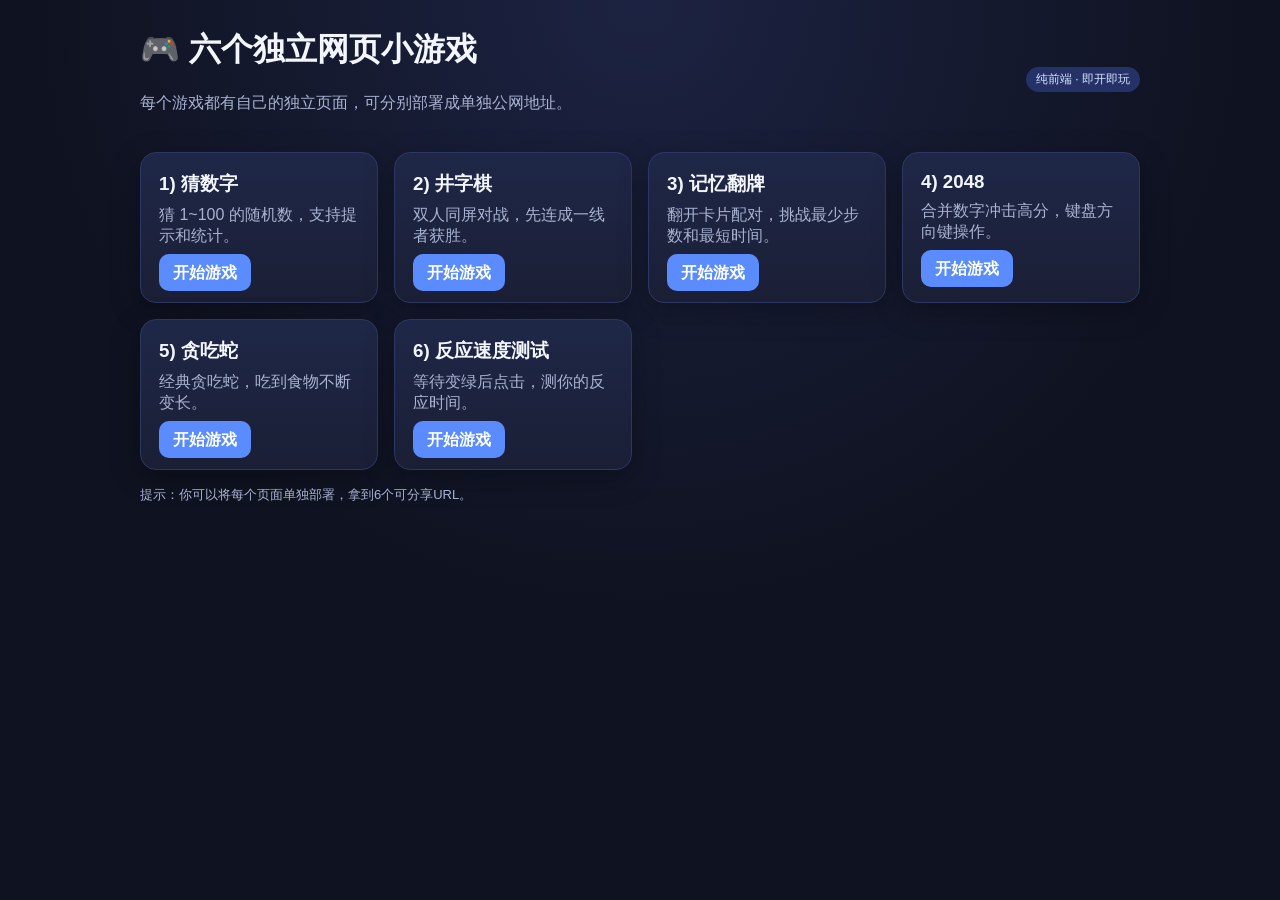
==== index.html @ 6f148234 "init: six web mini games" ====
<!doctype html>
<html lang="zh-CN">
  <head>
    <meta charset="UTF-8" />
    <meta name="viewport" content="width=device-width, initial-scale=1.0" />
    <title>六个网页小游戏</title>
    <link rel="stylesheet" href="./styles.css" />
  </head>
  <body>
    <div class="container">
      <div class="topbar">
        <div>
          <h1>🎮 六个独立网页小游戏</h1>
          <p class="subtitle">每个游戏都有自己的独立页面，可分别部署成单独公网地址。</p>
        </div>
        <span class="badge">纯前端 · 即开即玩</span>
      </div>

      <div class="grid">
        <div class="card">
          <h3>1) 猜数字</h3>
          <p>猜 1~100 的随机数，支持提示和统计。</p>
          <a class="link-btn" href="./game1-guess-number.html">开始游戏</a>
        </div>

        <div class="card">
          <h3>2) 井字棋</h3>
          <p>双人同屏对战，先连成一线者获胜。</p>
          <a class="link-btn" href="./game2-tic-tac-toe.html">开始游戏</a>
        </div>

        <div class="card">
          <h3>3) 记忆翻牌</h3>
          <p>翻开卡片配对，挑战最少步数和最短时间。</p>
          <a class="link-btn" href="./game3-memory.html">开始游戏</a>
        </div>

        <div class="card">
          <h3>4) 2048</h3>
          <p>合并数字冲击高分，键盘方向键操作。</p>
          <a class="link-btn" href="./game4-2048.html">开始游戏</a>
        </div>

        <div class="card">
          <h3>5) 贪吃蛇</h3>
          <p>经典贪吃蛇，吃到食物不断变长。</p>
          <a class="link-btn" href="./game5-snake.html">开始游戏</a>
        </div>

        <div class="card">
          <h3>6) 反应速度测试</h3>
          <p>等待变绿后点击，测你的反应时间。</p>
          <a class="link-btn" href="./game6-reaction.html">开始游戏</a>
        </div>
      </div>

      <p class="footer-note">提示：你可以将每个页面单独部署，拿到6个可分享URL。</p>
    </div>
  </body>
</html>
---- styles.css ----
:root {
  --bg: #0f1220;
  --card: #1a1f35;
  --text: #f3f6ff;
  --muted: #a8b2d1;
  --primary: #5b8cff;
  --primary-hover: #7aa0ff;
  --success: #31c48d;
  --danger: #ef476f;
  --warning: #ffb703;
}

* {
  box-sizing: border-box;
}

body {
  margin: 0;
  font-family: -apple-system, BlinkMacSystemFont, "Segoe UI", Roboto, "Helvetica Neue", Arial, sans-serif;
  background: radial-gradient(circle at top, #1c2342 0%, var(--bg) 55%);
  color: var(--text);
  min-height: 100vh;
}

.container {
  width: min(1000px, 92vw);
  margin: 0 auto;
  padding: 28px 0 50px;
}

h1,
h2,
h3,
p {
  margin-top: 0;
}

.subtitle {
  color: var(--muted);
}

.topbar {
  display: flex;
  justify-content: space-between;
  align-items: center;
  margin-bottom: 22px;
  gap: 12px;
}

.link-btn,
button {
  border: 0;
  border-radius: 10px;
  background: var(--primary);
  color: #fff;
  padding: 10px 14px;
  cursor: pointer;
  font-weight: 700;
  text-decoration: none;
  transition: 0.2s;
}

.link-btn:hover,
button:hover {
  background: var(--primary-hover);
  transform: translateY(-1px);
}

.grid {
  display: grid;
  grid-template-columns: repeat(auto-fit, minmax(230px, 1fr));
  gap: 16px;
}

.card {
  background: linear-gradient(180deg, #1f2748 0%, var(--card) 100%);
  border: 1px solid #2d3763;
  border-radius: 16px;
  padding: 18px;
  box-shadow: 0 8px 30px rgba(0, 0, 0, 0.28);
}

.card h3 {
  margin-bottom: 8px;
}

.card p {
  color: var(--muted);
  min-height: 42px;
}

.panel {
  background: var(--card);
  border: 1px solid #2d3763;
  border-radius: 14px;
  padding: 16px;
  margin-bottom: 14px;
}

.row {
  display: flex;
  gap: 10px;
  align-items: center;
  flex-wrap: wrap;
}

input,
select {
  background: #0f1530;
  color: #fff;
  border: 1px solid #2f3a65;
  border-radius: 8px;
  padding: 9px 10px;
  min-width: 120px;
}

.badge {
  display: inline-block;
  border-radius: 999px;
  background: #243267;
  color: #d8e3ff;
  padding: 4px 10px;
  font-size: 12px;
}

.status {
  font-weight: 700;
  min-height: 24px;
}

.success {
  color: var(--success);
}

.danger {
  color: var(--danger);
}

.warning {
  color: var(--warning);
}

.board {
  display: grid;
  gap: 8px;
}

.center {
  text-align: center;
}

canvas {
  display: block;
  max-width: 100%;
  background: #0a0f25;
  border: 1px solid #2f3a65;
  border-radius: 10px;
}

.footer-note {
  color: var(--muted);
  font-size: 13px;
  margin-top: 16px;
}
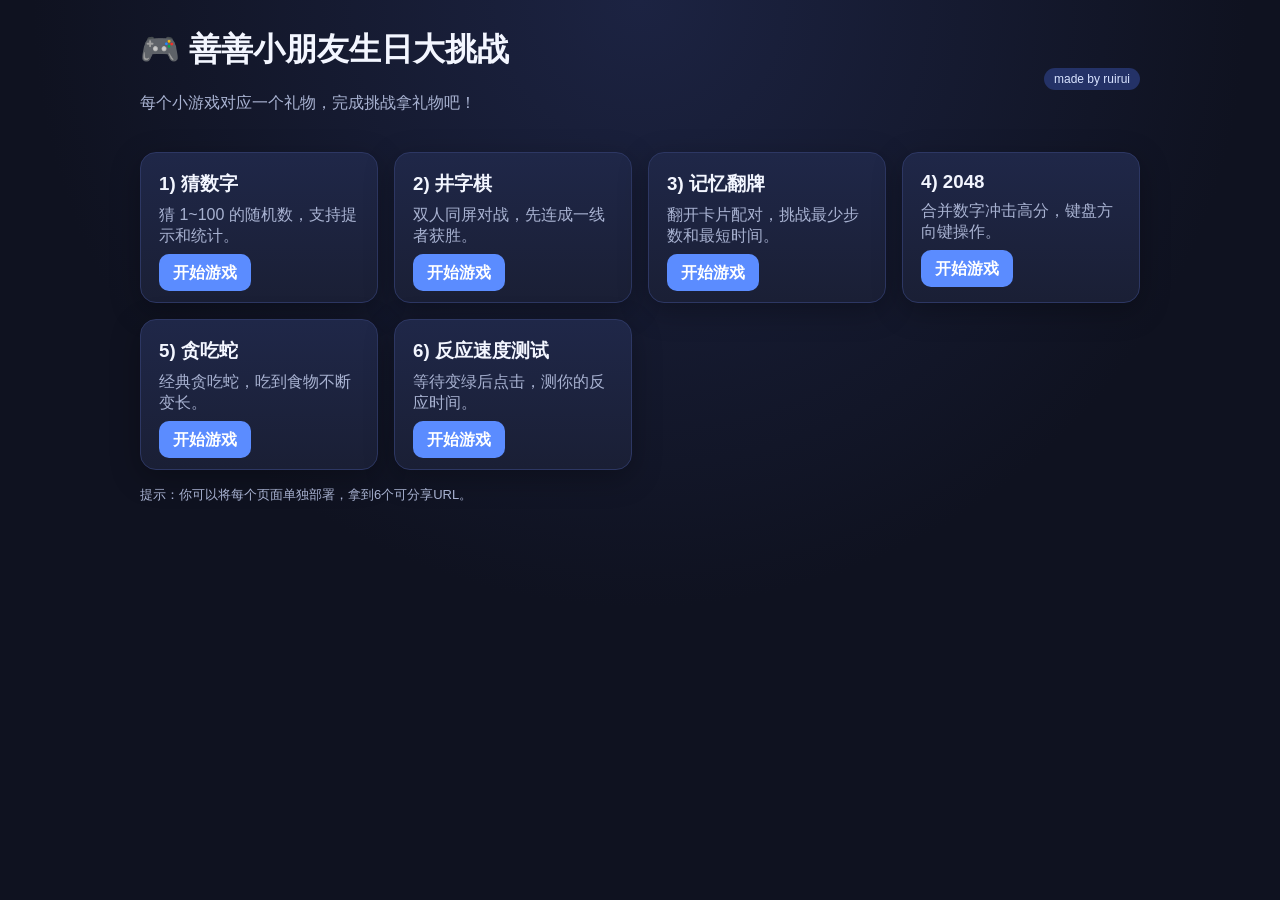
==== commit b6dc1483: "init: six web game" ====
--- a/index.html
+++ b/index.html
@@ -10,10 +10,10 @@
     <div class="container">
       <div class="topbar">
         <div>
-          <h1>🎮 六个独立网页小游戏</h1>
-          <p class="subtitle">每个游戏都有自己的独立页面，可分别部署成单独公网地址。</p>
+          <h1>🎮 善善小朋友生日大挑战</h1>
+          <p class="subtitle">每个小游戏对应一个礼物，完成挑战拿礼物吧！</p>
         </div>
-        <span class="badge">纯前端 · 即开即玩</span>
+        <span class="badge">made by ruirui</span>
       </div>
 
       <div class="grid">
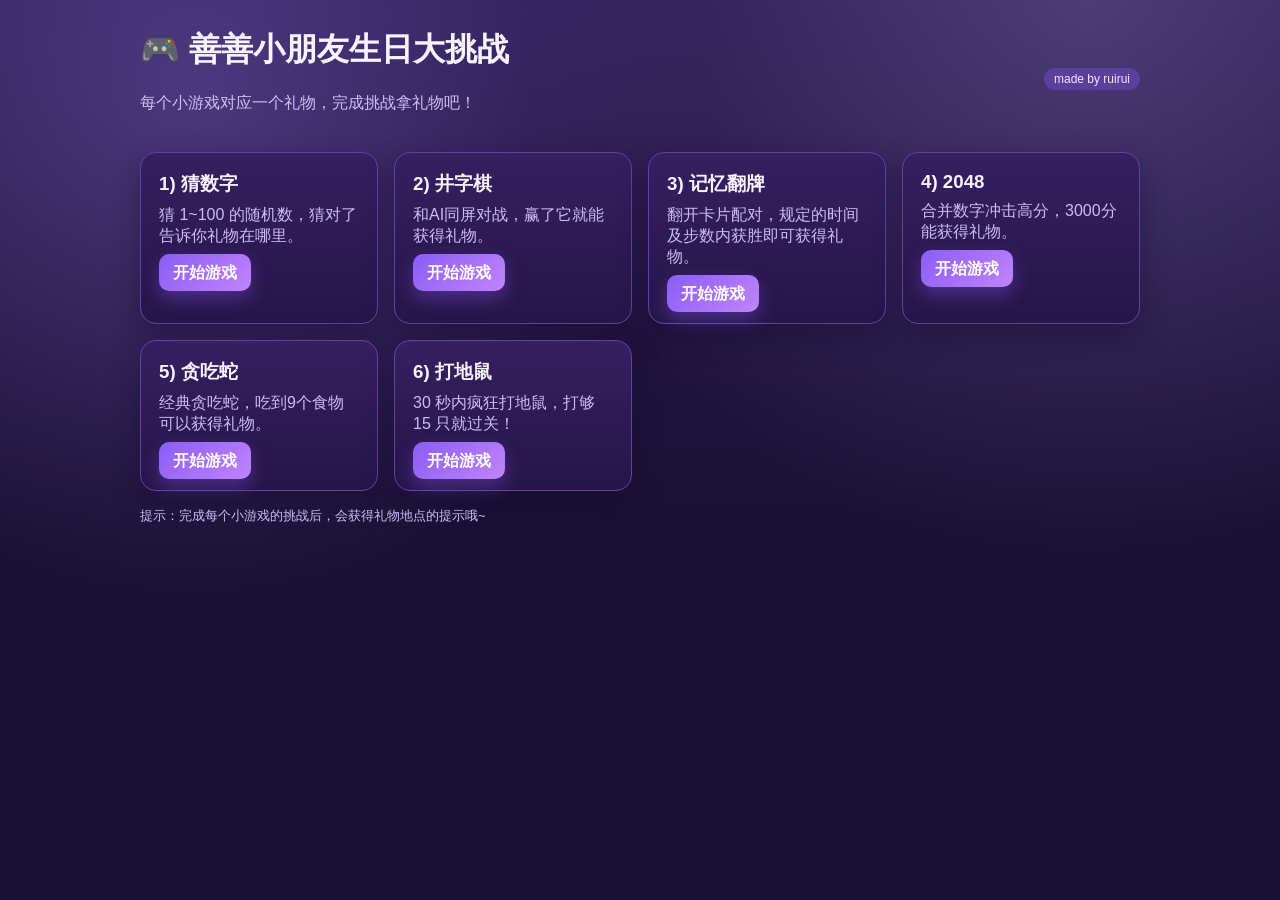
==== commit 5367a4cd: "init: six web game all" ====
--- a/index.html
+++ b/index.html
@@ -19,42 +19,42 @@
       <div class="grid">
         <div class="card">
           <h3>1) 猜数字</h3>
-          <p>猜 1~100 的随机数，支持提示和统计。</p>
+          <p>猜 1~100 的随机数，猜对了告诉你礼物在哪里。</p>
           <a class="link-btn" href="./game1-guess-number.html">开始游戏</a>
         </div>
 
         <div class="card">
           <h3>2) 井字棋</h3>
-          <p>双人同屏对战，先连成一线者获胜。</p>
+          <p>和AI同屏对战，赢了它就能获得礼物。</p>
           <a class="link-btn" href="./game2-tic-tac-toe.html">开始游戏</a>
         </div>
 
         <div class="card">
           <h3>3) 记忆翻牌</h3>
-          <p>翻开卡片配对，挑战最少步数和最短时间。</p>
+          <p>翻开卡片配对，规定的时间及步数内获胜即可获得礼物。</p>
           <a class="link-btn" href="./game3-memory.html">开始游戏</a>
         </div>
 
         <div class="card">
           <h3>4) 2048</h3>
-          <p>合并数字冲击高分，键盘方向键操作。</p>
+          <p>合并数字冲击高分，3000分能获得礼物。</p>
           <a class="link-btn" href="./game4-2048.html">开始游戏</a>
         </div>
 
         <div class="card">
           <h3>5) 贪吃蛇</h3>
-          <p>经典贪吃蛇，吃到食物不断变长。</p>
+          <p>经典贪吃蛇，吃到9个食物可以获得礼物。</p>
           <a class="link-btn" href="./game5-snake.html">开始游戏</a>
         </div>
 
         <div class="card">
-          <h3>6) 反应速度测试</h3>
-          <p>等待变绿后点击，测你的反应时间。</p>
+          <h3>6) 打地鼠</h3>
+          <p>30 秒内疯狂打地鼠，打够 15 只就过关！</p>
           <a class="link-btn" href="./game6-reaction.html">开始游戏</a>
         </div>
       </div>
 
-      <p class="footer-note">提示：你可以将每个页面单独部署，拿到6个可分享URL。</p>
+      <p class="footer-note">提示：完成每个小游戏的挑战后，会获得礼物地点的提示哦~</p>
     </div>
   </body>
 </html>
--- a/styles.css
+++ b/styles.css
@@ -1,13 +1,13 @@
 :root {
-  --bg: #0f1220;
-  --card: #1a1f35;
-  --text: #f3f6ff;
-  --muted: #a8b2d1;
-  --primary: #5b8cff;
-  --primary-hover: #7aa0ff;
-  --success: #31c48d;
-  --danger: #ef476f;
-  --warning: #ffb703;
+  --bg: #1a1033;
+  --card: #26154a;
+  --text: #f7f3ff;
+  --muted: #cbbdf4;
+  --primary: #8b5cf6;
+  --primary-hover: #a78bfa;
+  --success: #6ee7b7;
+  --danger: #fb7185;
+  --warning: #fbbf24;
 }
 
 * {
@@ -17,7 +17,10 @@
 body {
   margin: 0;
   font-family: -apple-system, BlinkMacSystemFont, "Segoe UI", Roboto, "Helvetica Neue", Arial, sans-serif;
-  background: radial-gradient(circle at top, #1c2342 0%, var(--bg) 55%);
+  background:
+    radial-gradient(circle at 15% 10%, rgba(167, 139, 250, 0.28) 0%, rgba(167, 139, 250, 0) 38%),
+    radial-gradient(circle at 85% 0%, rgba(196, 181, 253, 0.22) 0%, rgba(196, 181, 253, 0) 40%),
+    linear-gradient(180deg, #2a1a53 0%, var(--bg) 60%);
   color: var(--text);
   min-height: 100vh;
 }
@@ -51,18 +54,19 @@
 button {
   border: 0;
   border-radius: 10px;
-  background: var(--primary);
+  background: linear-gradient(135deg, var(--primary), #c084fc);
   color: #fff;
   padding: 10px 14px;
   cursor: pointer;
   font-weight: 700;
   text-decoration: none;
   transition: 0.2s;
+  box-shadow: 0 8px 18px rgba(139, 92, 246, 0.35);
 }
 
 .link-btn:hover,
 button:hover {
-  background: var(--primary-hover);
+  background: linear-gradient(135deg, var(--primary-hover), #d8b4fe);
   transform: translateY(-1px);
 }
 
@@ -73,11 +77,11 @@
 }
 
 .card {
-  background: linear-gradient(180deg, #1f2748 0%, var(--card) 100%);
-  border: 1px solid #2d3763;
+  background: linear-gradient(180deg, #352060 0%, var(--card) 100%);
+  border: 1px solid #5f42a6;
   border-radius: 16px;
   padding: 18px;
-  box-shadow: 0 8px 30px rgba(0, 0, 0, 0.28);
+  box-shadow: 0 12px 28px rgba(23, 10, 48, 0.45);
 }
 
 .card h3 {
@@ -90,8 +94,8 @@
 }
 
 .panel {
-  background: var(--card);
-  border: 1px solid #2d3763;
+  background: rgba(38, 21, 74, 0.95);
+  border: 1px solid #6f54b6;
   border-radius: 14px;
   padding: 16px;
   margin-bottom: 14px;
@@ -106,9 +110,9 @@
 
 input,
 select {
-  background: #0f1530;
+  background: #2d1b57;
   color: #fff;
-  border: 1px solid #2f3a65;
+  border: 1px solid #8870cf;
   border-radius: 8px;
   padding: 9px 10px;
   min-width: 120px;
@@ -117,8 +121,8 @@
 .badge {
   display: inline-block;
   border-radius: 999px;
-  background: #243267;
-  color: #d8e3ff;
+  background: #5a3f9b;
+  color: #efe8ff;
   padding: 4px 10px;
   font-size: 12px;
 }
@@ -152,8 +156,8 @@
 canvas {
   display: block;
   max-width: 100%;
-  background: #0a0f25;
-  border: 1px solid #2f3a65;
+  background: #1f1242;
+  border: 1px solid #8870cf;
   border-radius: 10px;
 }
 
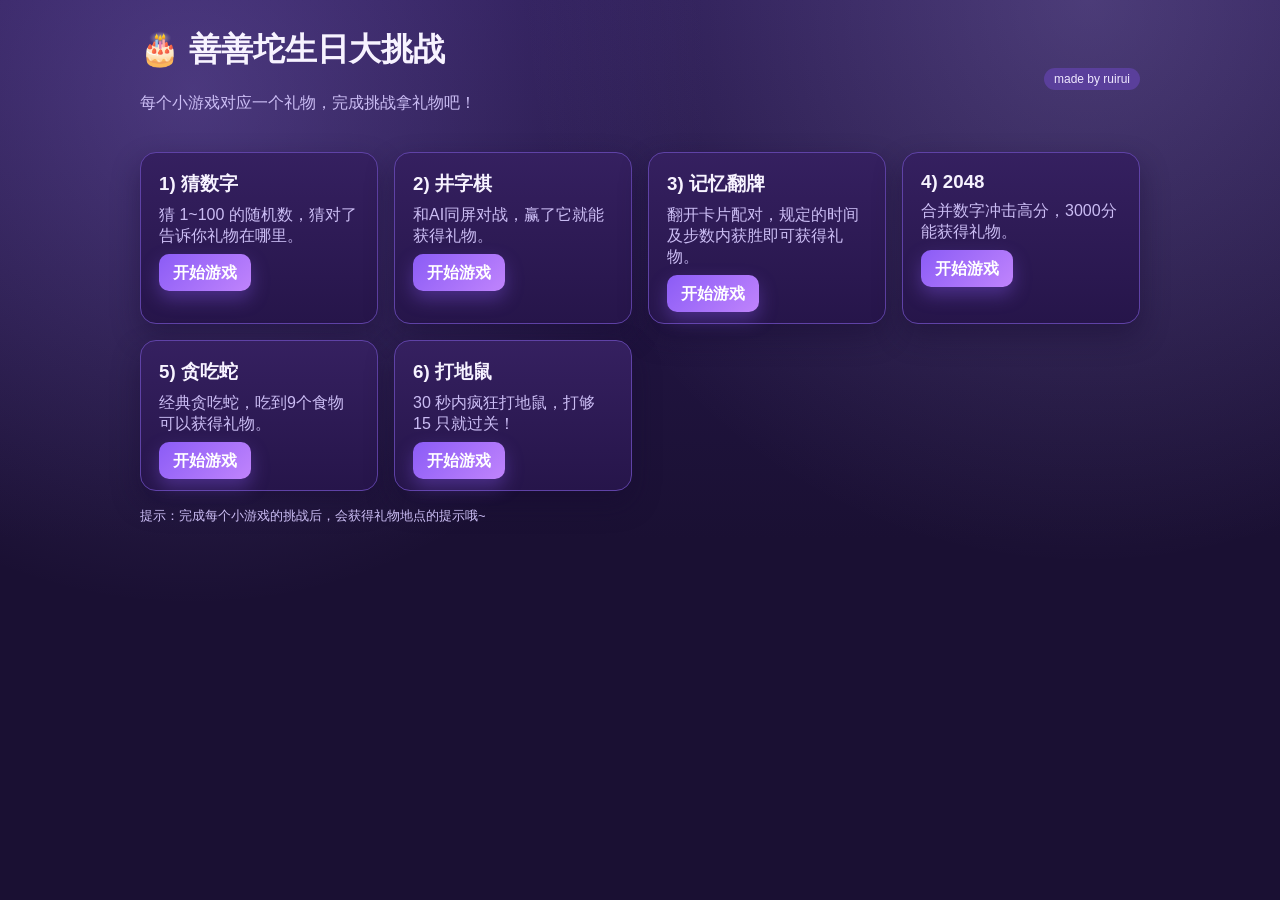
==== commit 32086a46: "init: six web game all" ====
--- a/index.html
+++ b/index.html
@@ -3,14 +3,14 @@
   <head>
     <meta charset="UTF-8" />
     <meta name="viewport" content="width=device-width, initial-scale=1.0" />
-    <title>六个网页小游戏</title>
+    <title>善善坨生日礼物大挑战</title>
     <link rel="stylesheet" href="./styles.css" />
   </head>
   <body>
     <div class="container">
       <div class="topbar">
         <div>
-          <h1>🎮 善善小朋友生日大挑战</h1>
+          <h1>🎂 善善坨生日大挑战</h1>
           <p class="subtitle">每个小游戏对应一个礼物，完成挑战拿礼物吧！</p>
         </div>
         <span class="badge">made by ruirui</span>
